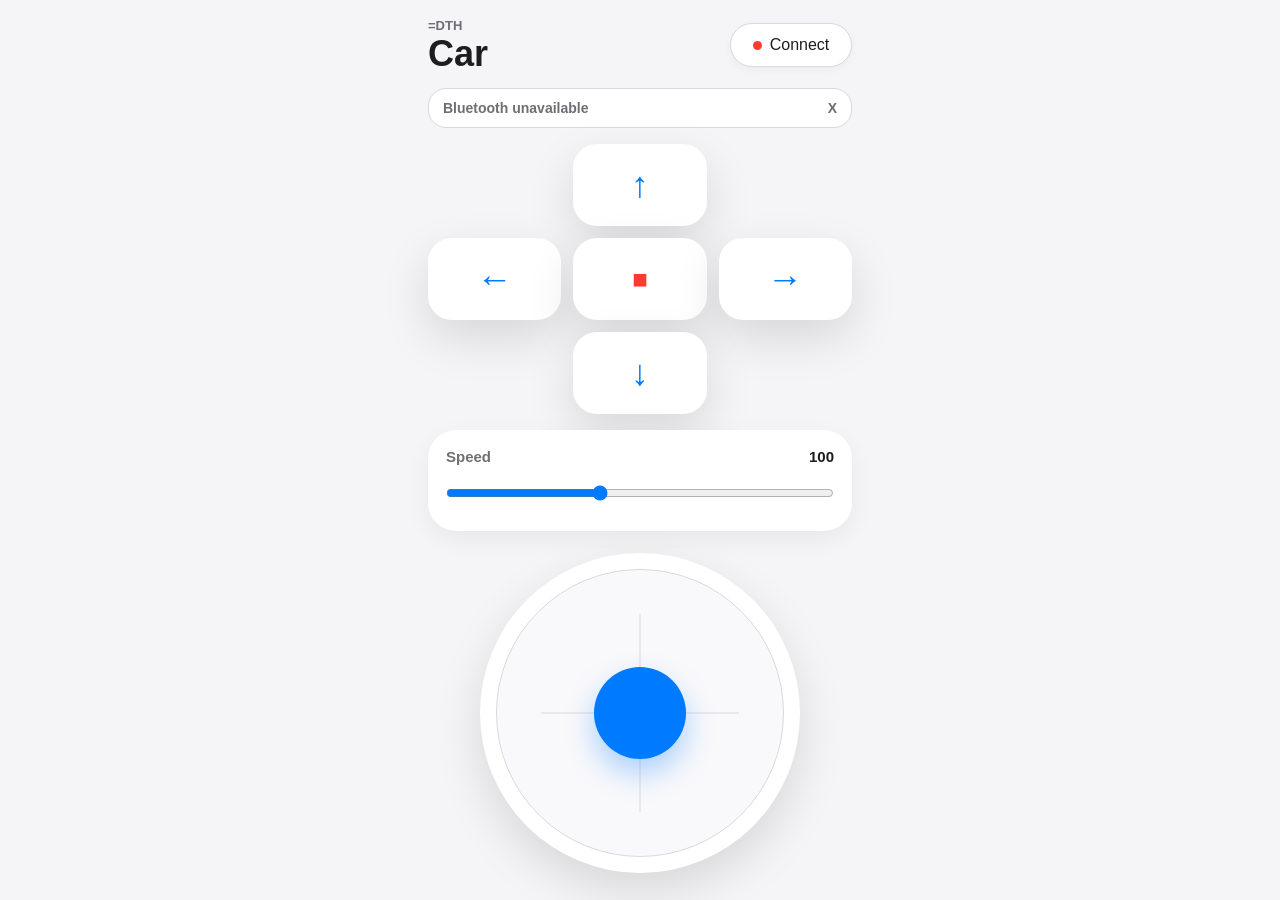
==== index.html @ cdcde0a0 "Deploy bluetooth car controller" ====
<!doctype html>
<html lang="zh-CN">
  <head>
    <meta charset="utf-8">
    <meta name="viewport" content="width=device-width, initial-scale=1, viewport-fit=cover">
    <meta name="theme-color" content="#f5f5f7">
    <meta name="apple-mobile-web-app-capable" content="yes">
    <meta name="apple-mobile-web-app-title" content="DTH Car">
    <title>DTH Car</title>
    <link rel="stylesheet" href="styles.css">
  </head>
  <body>
    <main class="app-shell">
      <header class="top-bar">
        <div>
          <p class="eyebrow">=DTH</p>
          <h1>Car</h1>
        </div>
        <button class="connect-button" id="connectButton" type="button">
          <span class="status-dot" id="statusDot"></span>
          <span id="connectLabel">Connect</span>
        </button>
      </header>

      <section class="status-strip" aria-live="polite">
        <span id="connectionStatus">Offline</span>
        <span id="lastCommand">X</span>
      </section>

      <section class="control-grid" aria-label="Direction controls">
        <span></span>
        <button class="control-button" data-command="W" aria-label="Forward" type="button">↑</button>
        <span></span>
        <button class="control-button" data-command="A" aria-label="Left" type="button">←</button>
        <button class="control-button stop-button" data-command="X" aria-label="Stop" type="button">■</button>
        <button class="control-button" data-command="D" aria-label="Right" type="button">→</button>
        <span></span>
        <button class="control-button" data-command="S" aria-label="Backward" type="button">↓</button>
        <span></span>
      </section>

      <section class="speed-panel" aria-label="Speed">
        <div class="panel-label">
          <span>Speed</span>
          <output id="speedValue">100</output>
        </div>
        <input id="speedSlider" type="range" min="0" max="255" value="100" step="1">
      </section>

      <section class="joystick-panel" aria-label="Joystick">
        <div class="joystick" id="joystick">
          <div class="joystick-cross horizontal"></div>
          <div class="joystick-cross vertical"></div>
          <div class="joystick-knob" id="joystickKnob"></div>
        </div>
      </section>
    </main>

    <script src="app.js"></script>
  </body>
</html>
---- styles.css ----
:root {
  color-scheme: light;
  --bg: #f5f5f7;
  --surface: #ffffff;
  --surface-strong: #f9f9fb;
  --line: #d8d8de;
  --text: #1d1d1f;
  --muted: #6e6e73;
  --blue: #007aff;
  --green: #34c759;
  --red: #ff3b30;
  --shadow: 0 18px 48px rgba(0, 0, 0, 0.12);
}

* {
  box-sizing: border-box;
}

html,
body {
  min-height: 100%;
}

body {
  margin: 0;
  background: var(--bg);
  color: var(--text);
  font-family: -apple-system, BlinkMacSystemFont, "SF Pro Display", "SF Pro Text", "Helvetica Neue", Arial, sans-serif;
  letter-spacing: 0;
  -webkit-font-smoothing: antialiased;
  touch-action: manipulation;
  user-select: none;
}

button,
input {
  font: inherit;
}

.app-shell {
  width: min(100%, 460px);
  min-height: 100dvh;
  margin: 0 auto;
  padding: calc(18px + env(safe-area-inset-top)) 18px calc(22px + env(safe-area-inset-bottom));
  display: grid;
  grid-template-rows: auto auto auto auto 1fr;
  gap: 16px;
}

.top-bar {
  display: flex;
  align-items: center;
  justify-content: space-between;
  gap: 16px;
}

.eyebrow {
  margin: 0 0 3px;
  color: var(--muted);
  font-size: 13px;
  font-weight: 600;
}

h1 {
  margin: 0;
  font-size: 36px;
  line-height: 1;
  font-weight: 700;
}

.connect-button {
  min-width: 122px;
  height: 44px;
  border: 1px solid var(--line);
  border-radius: 999px;
  background: var(--surface);
  color: var(--text);
  display: inline-flex;
  align-items: center;
  justify-content: center;
  gap: 8px;
  cursor: pointer;
  box-shadow: 0 3px 10px rgba(0, 0, 0, 0.04);
}

.connect-button:active,
.control-button:active {
  transform: scale(0.97);
}

.status-dot {
  width: 9px;
  height: 9px;
  border-radius: 50%;
  background: var(--red);
}

.status-dot.connected {
  background: var(--green);
}

.status-strip {
  min-height: 40px;
  border: 1px solid var(--line);
  border-radius: 18px;
  background: var(--surface);
  padding: 0 14px;
  display: flex;
  align-items: center;
  justify-content: space-between;
  color: var(--muted);
  font-size: 14px;
  font-weight: 600;
}

.control-grid {
  display: grid;
  grid-template-columns: repeat(3, minmax(82px, 1fr));
  grid-template-rows: repeat(3, 82px);
  gap: 12px;
}

.control-button {
  border: 0;
  border-radius: 24px;
  background: var(--surface);
  color: var(--blue);
  font-size: 36px;
  line-height: 1;
  font-weight: 600;
  box-shadow: var(--shadow);
  cursor: pointer;
  transition: transform 120ms ease, background-color 120ms ease;
}

.stop-button {
  color: var(--red);
  font-size: 26px;
}

.speed-panel {
  border-radius: 28px;
  background: var(--surface);
  padding: 18px 18px 20px;
  box-shadow: 0 8px 24px rgba(0, 0, 0, 0.06);
}

.panel-label {
  display: flex;
  align-items: center;
  justify-content: space-between;
  margin-bottom: 14px;
  color: var(--muted);
  font-size: 15px;
  font-weight: 700;
}

#speedValue {
  min-width: 42px;
  color: var(--text);
  text-align: right;
}

input[type="range"] {
  width: 100%;
  height: 28px;
  margin: 0;
  accent-color: var(--blue);
}

.joystick-panel {
  display: grid;
  place-items: center;
  min-height: 260px;
}

.joystick {
  width: min(76vw, 320px);
  aspect-ratio: 1;
  border-radius: 50%;
  background: var(--surface);
  position: relative;
  box-shadow: var(--shadow);
  overflow: hidden;
  touch-action: none;
}

.joystick::before {
  content: "";
  position: absolute;
  inset: 16px;
  border-radius: 50%;
  border: 1px solid var(--line);
  background: var(--surface-strong);
}

.joystick-cross {
  position: absolute;
  left: 50%;
  top: 50%;
  background: #c7c7cc;
  transform: translate(-50%, -50%);
  opacity: 0.65;
}

.joystick-cross.horizontal {
  width: 62%;
  height: 1px;
}

.joystick-cross.vertical {
  width: 1px;
  height: 62%;
}

.joystick-knob {
  width: 92px;
  aspect-ratio: 1;
  border-radius: 50%;
  position: absolute;
  left: 50%;
  top: 50%;
  transform: translate(-50%, -50%);
  background: var(--blue);
  box-shadow: 0 14px 30px rgba(0, 122, 255, 0.32);
}

@media (max-width: 360px) {
  .app-shell {
    padding-inline: 14px;
    gap: 12px;
  }

  .control-grid {
    grid-template-rows: repeat(3, 74px);
    gap: 10px;
  }

  .control-button {
    border-radius: 22px;
  }
}
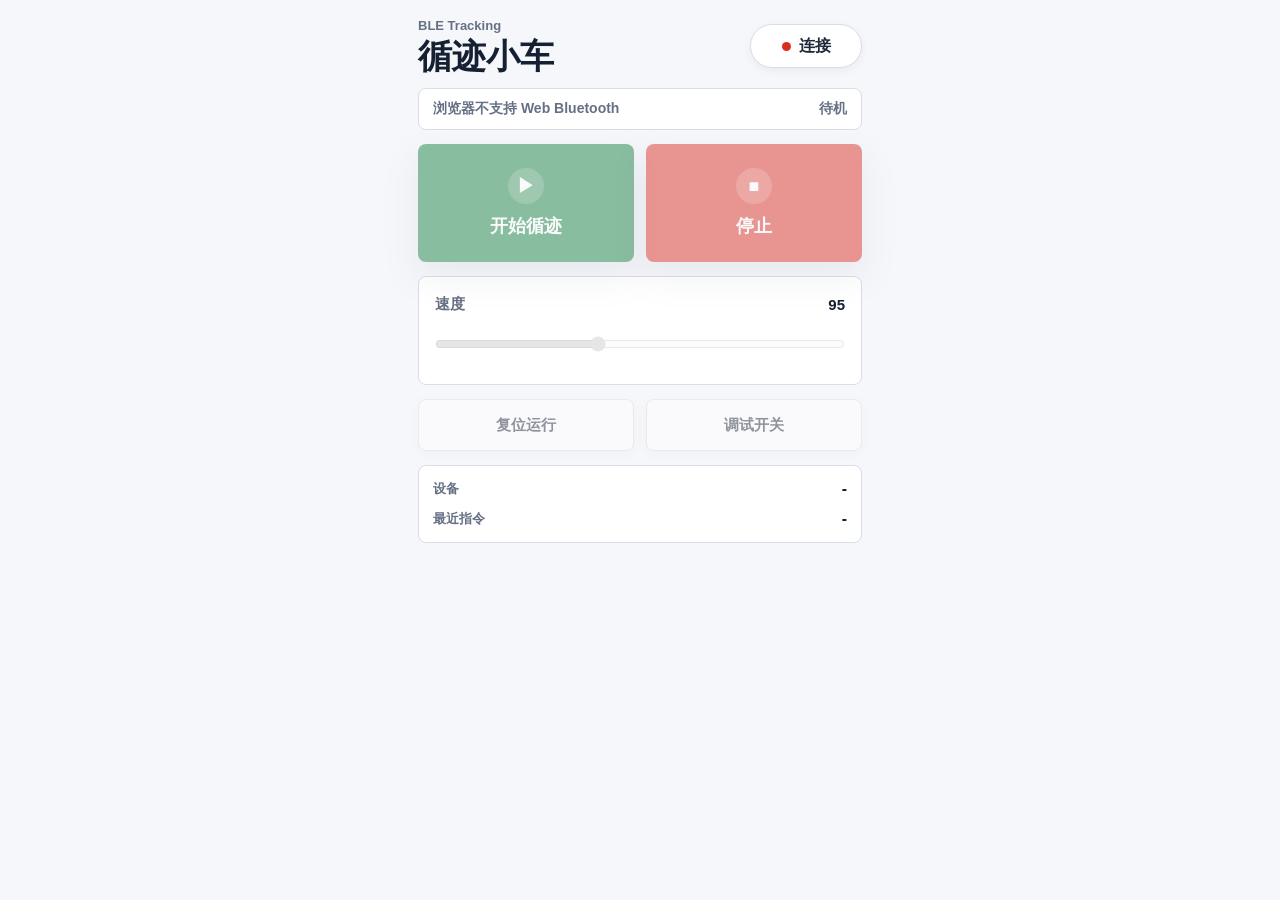
==== commit df768a0b: "Add tracking car web controller" ====
--- a/index.html
+++ b/index.html
@@ -3,59 +3,66 @@
   <head>
     <meta charset="utf-8">
     <meta name="viewport" content="width=device-width, initial-scale=1, viewport-fit=cover">
-    <meta name="theme-color" content="#f5f5f7">
+    <meta name="theme-color" content="#f6f7fb">
     <meta name="apple-mobile-web-app-capable" content="yes">
-    <meta name="apple-mobile-web-app-title" content="DTH Car">
-    <title>DTH Car</title>
+    <meta name="apple-mobile-web-app-title" content="Tracking Car">
+    <title>Tracking Car</title>
     <link rel="stylesheet" href="styles.css">
   </head>
   <body>
     <main class="app-shell">
       <header class="top-bar">
         <div>
-          <p class="eyebrow">=DTH</p>
-          <h1>Car</h1>
+          <p class="eyebrow">BLE Tracking</p>
+          <h1>循迹小车</h1>
         </div>
         <button class="connect-button" id="connectButton" type="button">
           <span class="status-dot" id="statusDot"></span>
-          <span id="connectLabel">Connect</span>
+          <span id="connectLabel">连接</span>
         </button>
       </header>
 
       <section class="status-strip" aria-live="polite">
-        <span id="connectionStatus">Offline</span>
-        <span id="lastCommand">X</span>
+        <span id="connectionStatus">未连接</span>
+        <span id="lastCommand">待机</span>
       </section>
 
-      <section class="control-grid" aria-label="Direction controls">
-        <span></span>
-        <button class="control-button" data-command="W" aria-label="Forward" type="button">↑</button>
-        <span></span>
-        <button class="control-button" data-command="A" aria-label="Left" type="button">←</button>
-        <button class="control-button stop-button" data-command="X" aria-label="Stop" type="button">■</button>
-        <button class="control-button" data-command="D" aria-label="Right" type="button">→</button>
-        <span></span>
-        <button class="control-button" data-command="S" aria-label="Backward" type="button">↓</button>
-        <span></span>
+      <section class="run-panel" aria-label="Run controls">
+        <button class="primary-button start-button" id="startButton" type="button" disabled>
+          <span class="button-icon">▶</span>
+          <span>开始循迹</span>
+        </button>
+        <button class="primary-button stop-button" id="stopButton" type="button" disabled>
+          <span class="button-icon">■</span>
+          <span>停止</span>
+        </button>
       </section>
 
       <section class="speed-panel" aria-label="Speed">
         <div class="panel-label">
-          <span>Speed</span>
-          <output id="speedValue">100</output>
+          <span>速度</span>
+          <output id="speedValue">95</output>
         </div>
-        <input id="speedSlider" type="range" min="0" max="255" value="100" step="1">
+        <input id="speedSlider" type="range" min="40" max="180" value="95" step="1" disabled>
       </section>
 
-      <section class="joystick-panel" aria-label="Joystick">
-        <div class="joystick" id="joystick">
-          <div class="joystick-cross horizontal"></div>
-          <div class="joystick-cross vertical"></div>
-          <div class="joystick-knob" id="joystickKnob"></div>
+      <section class="tools-panel" aria-label="Tools">
+        <button class="tool-button" id="resetButton" type="button" disabled>复位运行</button>
+        <button class="tool-button" id="debugButton" type="button" disabled>调试开关</button>
+      </section>
+
+      <section class="telemetry-panel" aria-live="polite">
+        <div>
+          <span class="telemetry-label">设备</span>
+          <strong id="deviceName">-</strong>
+        </div>
+        <div>
+          <span class="telemetry-label">最近指令</span>
+          <strong id="commandEcho">-</strong>
         </div>
       </section>
     </main>
 
-    <script src="app.js"></script>
+    <script src="app.js?v=tracking-1"></script>
   </body>
 </html>
--- a/styles.css
+++ b/styles.css
@@ -1,15 +1,16 @@
 :root {
   color-scheme: light;
-  --bg: #f5f5f7;
+  --bg: #f6f7fb;
   --surface: #ffffff;
-  --surface-strong: #f9f9fb;
-  --line: #d8d8de;
-  --text: #1d1d1f;
-  --muted: #6e6e73;
-  --blue: #007aff;
-  --green: #34c759;
-  --red: #ff3b30;
-  --shadow: 0 18px 48px rgba(0, 0, 0, 0.12);
+  --surface-soft: #edf1f7;
+  --line: #d8dde8;
+  --text: #162033;
+  --muted: #667085;
+  --blue: #1769e0;
+  --green: #15803d;
+  --red: #d92d20;
+  --ink: #202939;
+  --shadow: 0 14px 36px rgba(16, 24, 40, 0.12);
 }
 
 * {
@@ -37,55 +38,64 @@
   font: inherit;
 }
 
+button {
+  cursor: pointer;
+}
+
+button:disabled,
+input:disabled {
+  cursor: not-allowed;
+  opacity: 0.48;
+}
+
 .app-shell {
-  width: min(100%, 460px);
+  width: min(100%, 480px);
   min-height: 100dvh;
   margin: 0 auto;
   padding: calc(18px + env(safe-area-inset-top)) 18px calc(22px + env(safe-area-inset-bottom));
   display: grid;
-  grid-template-rows: auto auto auto auto 1fr;
+  grid-template-rows: auto auto auto auto auto 1fr;
+  gap: 14px;
+}
+
+.top-bar {
+  display: flex;
+  align-items: center;
+  justify-content: space-between;
   gap: 16px;
 }
 
-.top-bar {
-  display: flex;
-  align-items: center;
-  justify-content: space-between;
-  gap: 16px;
-}
-
 .eyebrow {
-  margin: 0 0 3px;
+  margin: 0 0 5px;
   color: var(--muted);
   font-size: 13px;
-  font-weight: 600;
+  font-weight: 700;
 }
 
 h1 {
   margin: 0;
-  font-size: 36px;
-  line-height: 1;
-  font-weight: 700;
+  font-size: 34px;
+  line-height: 1.06;
+  font-weight: 750;
+}
+
+.connect-button,
+.tool-button {
+  border: 1px solid var(--line);
+  background: var(--surface);
+  color: var(--ink);
+  box-shadow: 0 3px 10px rgba(16, 24, 40, 0.05);
 }
 
 .connect-button {
-  min-width: 122px;
+  min-width: 112px;
   height: 44px;
-  border: 1px solid var(--line);
   border-radius: 999px;
-  background: var(--surface);
-  color: var(--text);
   display: inline-flex;
   align-items: center;
   justify-content: center;
   gap: 8px;
-  cursor: pointer;
-  box-shadow: 0 3px 10px rgba(0, 0, 0, 0.04);
-}
-
-.connect-button:active,
-.control-button:active {
-  transform: scale(0.97);
+  font-weight: 700;
 }
 
 .status-dot {
@@ -97,52 +107,76 @@
 
 .status-dot.connected {
   background: var(--green);
+  box-shadow: 0 0 0 5px rgba(21, 128, 61, 0.12);
+}
+
+.status-strip,
+.speed-panel,
+.telemetry-panel {
+  border: 1px solid var(--line);
+  border-radius: 8px;
+  background: var(--surface);
 }
 
 .status-strip {
-  min-height: 40px;
-  border: 1px solid var(--line);
-  border-radius: 18px;
-  background: var(--surface);
+  min-height: 42px;
   padding: 0 14px;
   display: flex;
   align-items: center;
   justify-content: space-between;
+  gap: 12px;
   color: var(--muted);
   font-size: 14px;
-  font-weight: 600;
-}
-
-.control-grid {
-  display: grid;
-  grid-template-columns: repeat(3, minmax(82px, 1fr));
-  grid-template-rows: repeat(3, 82px);
-  gap: 12px;
-}
-
-.control-button {
+  font-weight: 700;
+}
+
+.run-panel {
+  display: grid;
+  grid-template-columns: 1fr 1fr;
+  gap: 12px;
+}
+
+.primary-button {
+  min-height: 118px;
   border: 0;
-  border-radius: 24px;
-  background: var(--surface);
-  color: var(--blue);
-  font-size: 36px;
+  border-radius: 8px;
+  color: #ffffff;
+  display: grid;
+  place-items: center;
+  align-content: center;
+  gap: 10px;
+  font-size: 18px;
+  font-weight: 760;
+  box-shadow: var(--shadow);
+}
+
+.primary-button:active,
+.connect-button:active,
+.tool-button:active {
+  transform: scale(0.98);
+}
+
+.start-button {
+  background: var(--green);
+}
+
+.stop-button {
+  background: var(--red);
+}
+
+.button-icon {
+  display: grid;
+  place-items: center;
+  width: 36px;
+  height: 36px;
+  border-radius: 50%;
+  background: rgba(255, 255, 255, 0.18);
+  font-size: 18px;
   line-height: 1;
-  font-weight: 600;
-  box-shadow: var(--shadow);
-  cursor: pointer;
-  transition: transform 120ms ease, background-color 120ms ease;
-}
-
-.stop-button {
-  color: var(--red);
-  font-size: 26px;
 }
 
 .speed-panel {
-  border-radius: 28px;
-  background: var(--surface);
-  padding: 18px 18px 20px;
-  box-shadow: 0 8px 24px rgba(0, 0, 0, 0.06);
+  padding: 18px 16px 20px;
 }
 
 .panel-label {
@@ -152,91 +186,75 @@
   margin-bottom: 14px;
   color: var(--muted);
   font-size: 15px;
-  font-weight: 700;
+  font-weight: 760;
 }
 
 #speedValue {
-  min-width: 42px;
+  min-width: 44px;
   color: var(--text);
   text-align: right;
 }
 
 input[type="range"] {
   width: 100%;
-  height: 28px;
+  height: 32px;
   margin: 0;
   accent-color: var(--blue);
 }
 
-.joystick-panel {
-  display: grid;
-  place-items: center;
-  min-height: 260px;
-}
-
-.joystick {
-  width: min(76vw, 320px);
-  aspect-ratio: 1;
-  border-radius: 50%;
-  background: var(--surface);
-  position: relative;
-  box-shadow: var(--shadow);
+.tools-panel {
+  display: grid;
+  grid-template-columns: 1fr 1fr;
+  gap: 12px;
+}
+
+.tool-button {
+  min-height: 52px;
+  border-radius: 8px;
+  font-size: 15px;
+  font-weight: 730;
+}
+
+.telemetry-panel {
+  padding: 14px;
+  display: grid;
+  gap: 12px;
+  align-self: start;
+}
+
+.telemetry-panel div {
+  display: flex;
+  align-items: center;
+  justify-content: space-between;
+  gap: 12px;
+}
+
+.telemetry-label {
+  color: var(--muted);
+  font-size: 13px;
+  font-weight: 700;
+}
+
+.telemetry-panel strong {
+  max-width: 58%;
   overflow: hidden;
-  touch-action: none;
-}
-
-.joystick::before {
-  content: "";
-  position: absolute;
-  inset: 16px;
-  border-radius: 50%;
-  border: 1px solid var(--line);
-  background: var(--surface-strong);
-}
-
-.joystick-cross {
-  position: absolute;
-  left: 50%;
-  top: 50%;
-  background: #c7c7cc;
-  transform: translate(-50%, -50%);
-  opacity: 0.65;
-}
-
-.joystick-cross.horizontal {
-  width: 62%;
-  height: 1px;
-}
-
-.joystick-cross.vertical {
-  width: 1px;
-  height: 62%;
-}
-
-.joystick-knob {
-  width: 92px;
-  aspect-ratio: 1;
-  border-radius: 50%;
-  position: absolute;
-  left: 50%;
-  top: 50%;
-  transform: translate(-50%, -50%);
-  background: var(--blue);
-  box-shadow: 0 14px 30px rgba(0, 122, 255, 0.32);
+  color: var(--text);
+  text-align: right;
+  text-overflow: ellipsis;
+  white-space: nowrap;
 }
 
 @media (max-width: 360px) {
   .app-shell {
     padding-inline: 14px;
-    gap: 12px;
   }
 
-  .control-grid {
-    grid-template-rows: repeat(3, 74px);
-    gap: 10px;
+  h1 {
+    font-size: 30px;
   }
 
-  .control-button {
-    border-radius: 22px;
+  .primary-button {
+    min-height: 104px;
+    font-size: 16px;
   }
 }
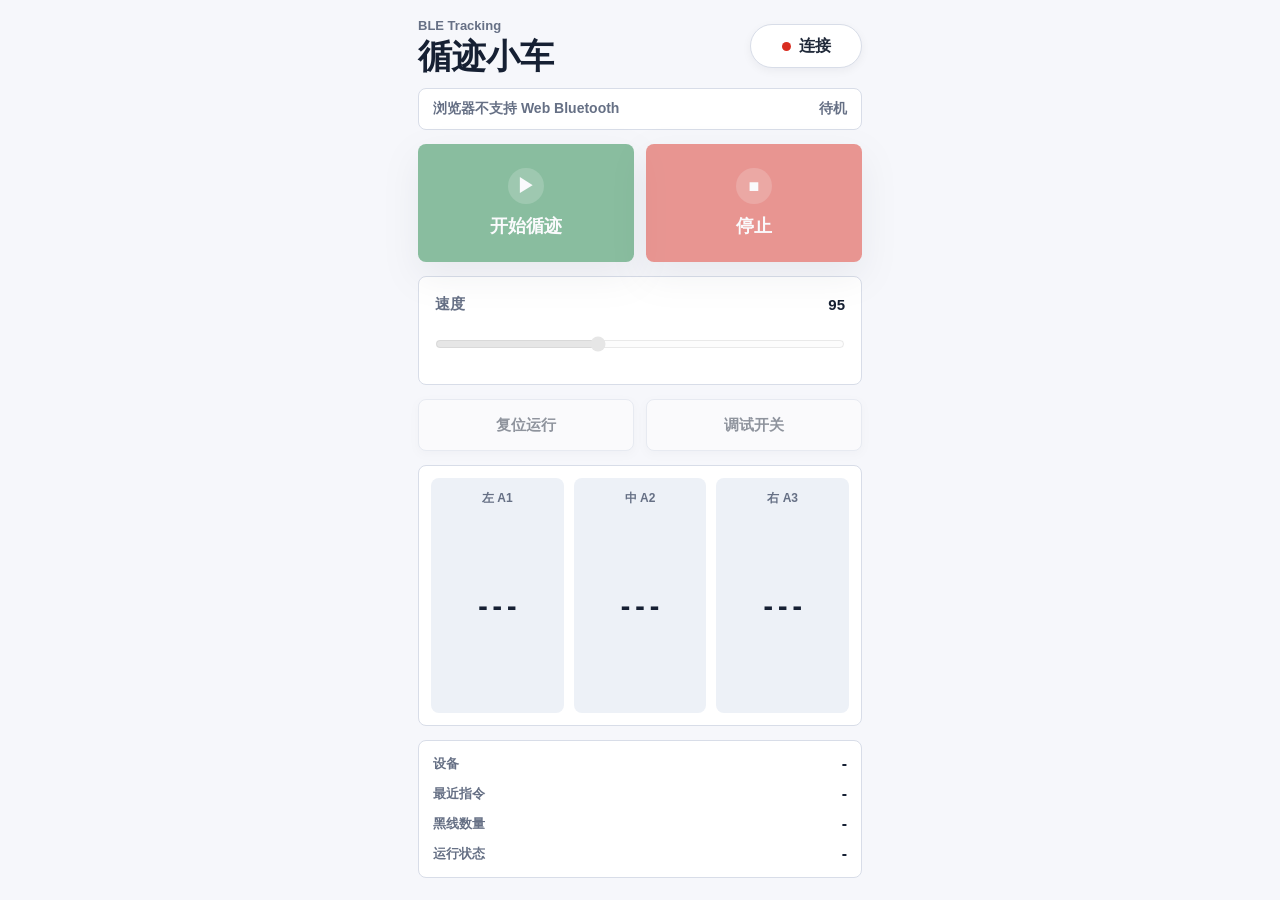
==== commit bc07c804: "Show tracking sensor telemetry" ====
--- a/index.html
+++ b/index.html
@@ -51,6 +51,21 @@
         <button class="tool-button" id="debugButton" type="button" disabled>调试开关</button>
       </section>
 
+      <section class="sensor-panel" aria-label="Tracking sensors">
+        <div class="sensor-card">
+          <span class="sensor-label">左 A1</span>
+          <strong id="leftSensor">---</strong>
+        </div>
+        <div class="sensor-card">
+          <span class="sensor-label">中 A2</span>
+          <strong id="centerSensor">---</strong>
+        </div>
+        <div class="sensor-card">
+          <span class="sensor-label">右 A3</span>
+          <strong id="rightSensor">---</strong>
+        </div>
+      </section>
+
       <section class="telemetry-panel" aria-live="polite">
         <div>
           <span class="telemetry-label">设备</span>
@@ -60,9 +75,17 @@
           <span class="telemetry-label">最近指令</span>
           <strong id="commandEcho">-</strong>
         </div>
+        <div>
+          <span class="telemetry-label">黑线数量</span>
+          <strong id="activeCount">-</strong>
+        </div>
+        <div>
+          <span class="telemetry-label">运行状态</span>
+          <strong id="runState">-</strong>
+        </div>
       </section>
     </main>
 
-    <script src="app.js?v=tracking-1"></script>
+    <script src="app.js?v=tracking-telemetry-1"></script>
   </body>
 </html>
--- a/styles.css
+++ b/styles.css
@@ -112,6 +112,7 @@
 
 .status-strip,
 .speed-panel,
+.sensor-panel,
 .telemetry-panel {
   border: 1px solid var(--line);
   border-radius: 8px;
@@ -215,6 +216,36 @@
   font-weight: 730;
 }
 
+.sensor-panel {
+  padding: 12px;
+  display: grid;
+  grid-template-columns: repeat(3, 1fr);
+  gap: 10px;
+}
+
+.sensor-card {
+  min-width: 0;
+  border-radius: 8px;
+  background: var(--surface-soft);
+  padding: 12px 8px;
+  display: grid;
+  gap: 6px;
+  text-align: center;
+}
+
+.sensor-label {
+  color: var(--muted);
+  font-size: 12px;
+  font-weight: 760;
+}
+
+.sensor-card strong {
+  color: var(--text);
+  font-family: ui-monospace, SFMono-Regular, Menlo, Consolas, monospace;
+  font-size: 24px;
+  line-height: 1.1;
+}
+
 .telemetry-panel {
   padding: 14px;
   display: grid;
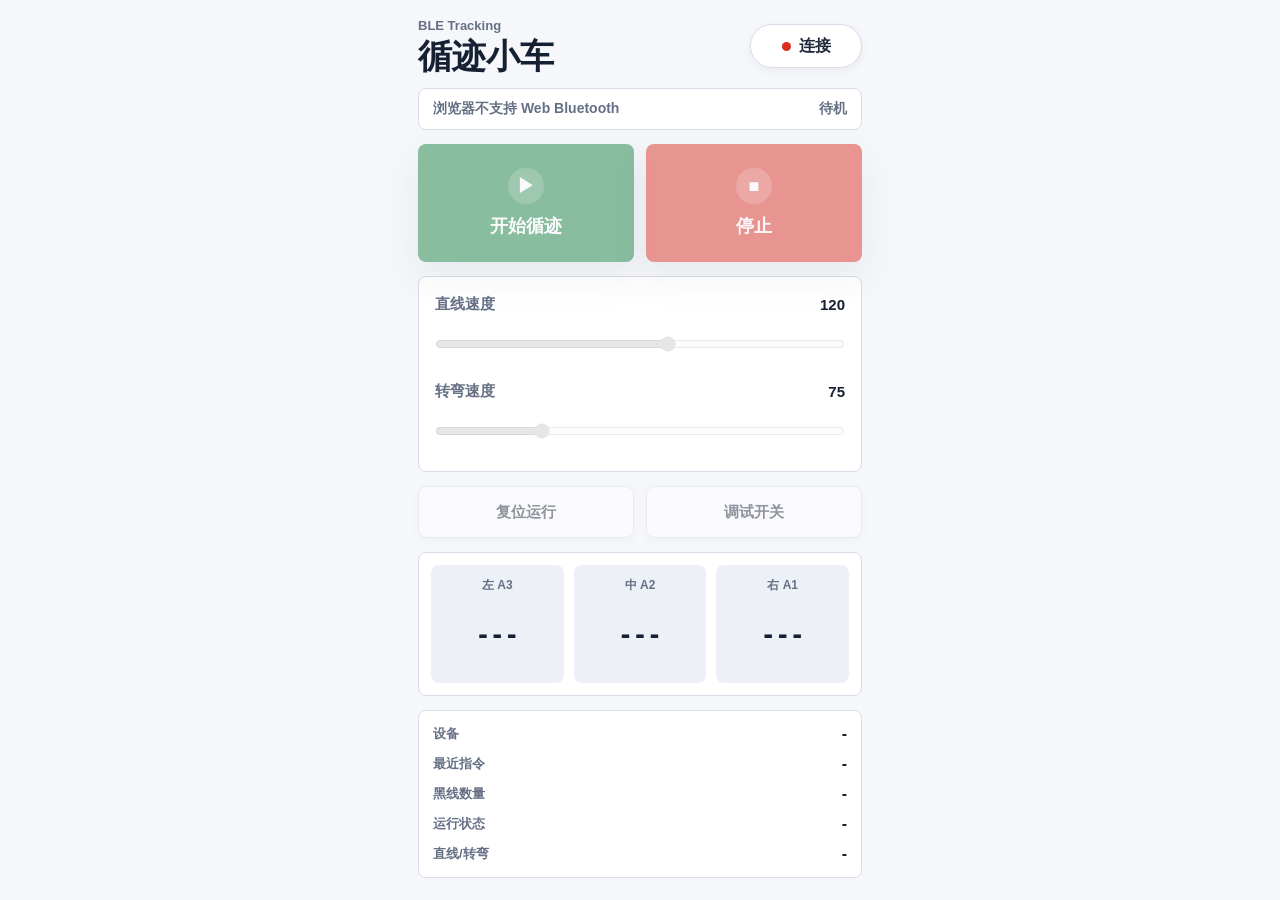
==== commit 59265546: "Add straight and turn speed controls" ====
--- a/index.html
+++ b/index.html
@@ -40,10 +40,15 @@
 
       <section class="speed-panel" aria-label="Speed">
         <div class="panel-label">
-          <span>速度</span>
-          <output id="speedValue">95</output>
+          <span>直线速度</span>
+          <output class="speed-output" id="straightSpeedValue">120</output>
         </div>
-        <input id="speedSlider" type="range" min="40" max="180" value="95" step="1" disabled>
+        <input id="straightSpeedSlider" type="range" min="40" max="180" value="120" step="1" disabled>
+        <div class="panel-label secondary-label">
+          <span>转弯速度</span>
+          <output class="speed-output" id="turnSpeedValue">75</output>
+        </div>
+        <input id="turnSpeedSlider" type="range" min="40" max="180" value="75" step="1" disabled>
       </section>
 
       <section class="tools-panel" aria-label="Tools">
@@ -53,7 +58,7 @@
 
       <section class="sensor-panel" aria-label="Tracking sensors">
         <div class="sensor-card">
-          <span class="sensor-label">左 A1</span>
+          <span class="sensor-label">左 A3</span>
           <strong id="leftSensor">---</strong>
         </div>
         <div class="sensor-card">
@@ -61,7 +66,7 @@
           <strong id="centerSensor">---</strong>
         </div>
         <div class="sensor-card">
-          <span class="sensor-label">右 A3</span>
+          <span class="sensor-label">右 A1</span>
           <strong id="rightSensor">---</strong>
         </div>
       </section>
@@ -83,9 +88,13 @@
           <span class="telemetry-label">运行状态</span>
           <strong id="runState">-</strong>
         </div>
+        <div>
+          <span class="telemetry-label">直线/转弯</span>
+          <strong id="speedEcho">-</strong>
+        </div>
       </section>
     </main>
 
-    <script src="app.js?v=tracking-telemetry-1"></script>
+    <script src="app.js?v=dual-speed-1"></script>
   </body>
 </html>
--- a/styles.css
+++ b/styles.css
@@ -190,7 +190,11 @@
   font-weight: 760;
 }
 
-#speedValue {
+.secondary-label {
+  margin-top: 18px;
+}
+
+.speed-output {
   min-width: 44px;
   color: var(--text);
   text-align: right;
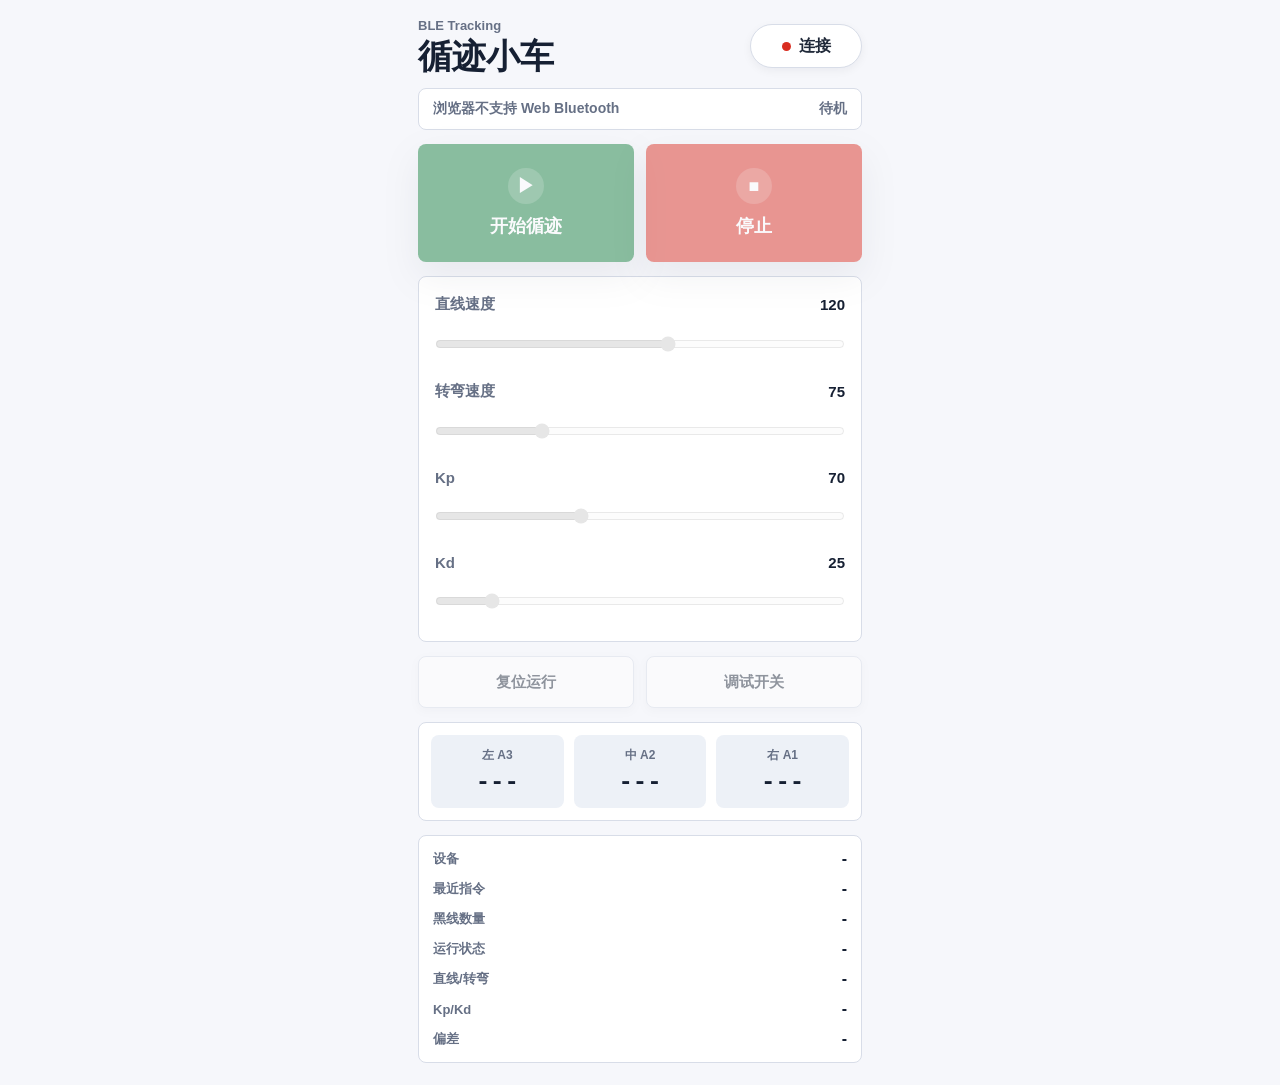
==== commit 14a5ee99: "Add PD tuning controls" ====
--- a/index.html
+++ b/index.html
@@ -49,6 +49,16 @@
           <output class="speed-output" id="turnSpeedValue">75</output>
         </div>
         <input id="turnSpeedSlider" type="range" min="40" max="180" value="75" step="1" disabled>
+        <div class="panel-label secondary-label">
+          <span>Kp</span>
+          <output class="speed-output" id="kpValue">70</output>
+        </div>
+        <input id="kpSlider" type="range" min="0" max="200" value="70" step="1" disabled>
+        <div class="panel-label secondary-label">
+          <span>Kd</span>
+          <output class="speed-output" id="kdValue">25</output>
+        </div>
+        <input id="kdSlider" type="range" min="0" max="200" value="25" step="1" disabled>
       </section>
 
       <section class="tools-panel" aria-label="Tools">
@@ -92,9 +102,17 @@
           <span class="telemetry-label">直线/转弯</span>
           <strong id="speedEcho">-</strong>
         </div>
+        <div>
+          <span class="telemetry-label">Kp/Kd</span>
+          <strong id="gainEcho">-</strong>
+        </div>
+        <div>
+          <span class="telemetry-label">偏差</span>
+          <strong id="errorEcho">-</strong>
+        </div>
       </section>
     </main>
 
-    <script src="app.js?v=dual-speed-1"></script>
+    <script src="app.js?v=pd-control-1"></script>
   </body>
 </html>
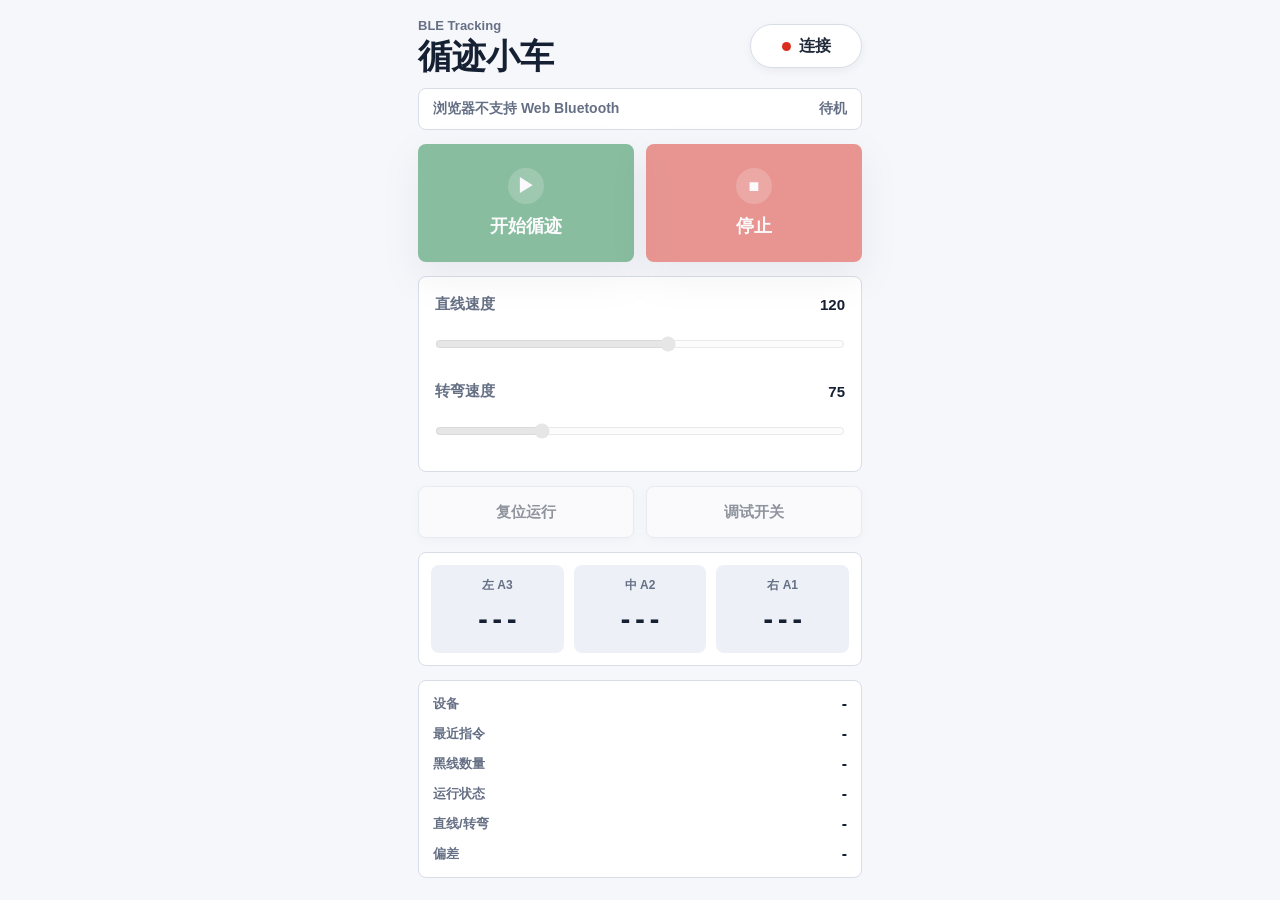
==== commit 6be987e2: "Switch tracking controller to digital sensors" ====
--- a/index.html
+++ b/index.html
@@ -49,16 +49,6 @@
           <output class="speed-output" id="turnSpeedValue">75</output>
         </div>
         <input id="turnSpeedSlider" type="range" min="40" max="180" value="75" step="1" disabled>
-        <div class="panel-label secondary-label">
-          <span>Kp</span>
-          <output class="speed-output" id="kpValue">70</output>
-        </div>
-        <input id="kpSlider" type="range" min="0" max="200" value="70" step="1" disabled>
-        <div class="panel-label secondary-label">
-          <span>Kd</span>
-          <output class="speed-output" id="kdValue">25</output>
-        </div>
-        <input id="kdSlider" type="range" min="0" max="200" value="25" step="1" disabled>
       </section>
 
       <section class="tools-panel" aria-label="Tools">
@@ -103,16 +93,12 @@
           <strong id="speedEcho">-</strong>
         </div>
         <div>
-          <span class="telemetry-label">Kp/Kd</span>
-          <strong id="gainEcho">-</strong>
-        </div>
-        <div>
           <span class="telemetry-label">偏差</span>
           <strong id="errorEcho">-</strong>
         </div>
       </section>
     </main>
 
-    <script src="app.js?v=pd-control-1"></script>
+    <script src="app.js?v=digital-d0-1"></script>
   </body>
 </html>
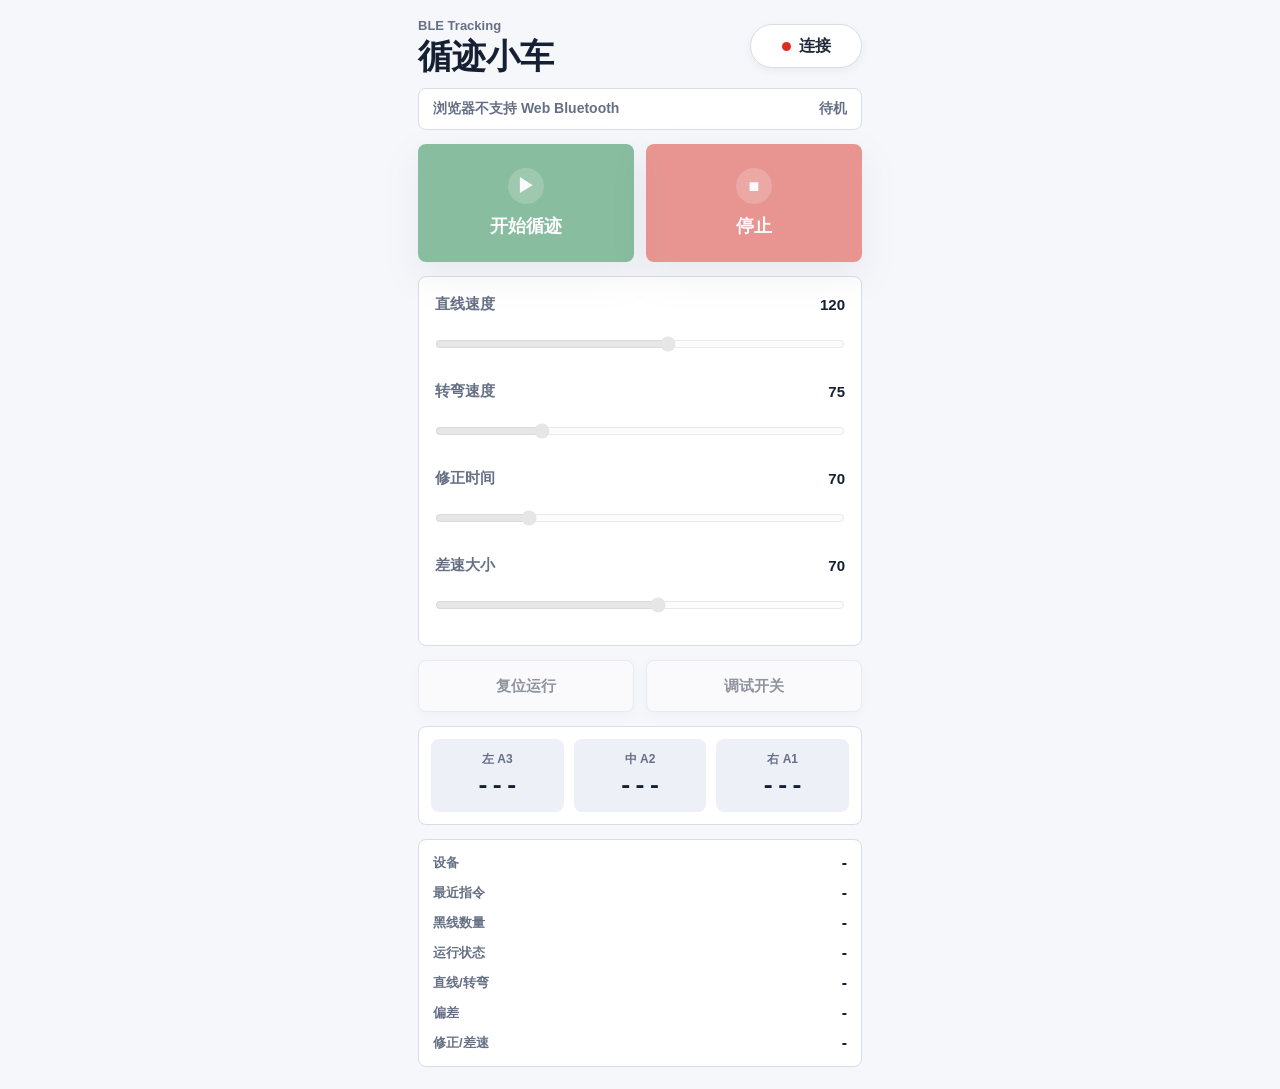
==== commit 18c8da39: "Add adjustable correction timing and differential" ====
--- a/index.html
+++ b/index.html
@@ -49,6 +49,16 @@
           <output class="speed-output" id="turnSpeedValue">75</output>
         </div>
         <input id="turnSpeedSlider" type="range" min="40" max="180" value="75" step="1" disabled>
+        <div class="panel-label secondary-label">
+          <span>修正时间</span>
+          <output class="speed-output" id="adjustMsValue">70</output>
+        </div>
+        <input id="adjustMsSlider" type="range" min="20" max="250" value="70" step="10" disabled>
+        <div class="panel-label secondary-label">
+          <span>差速大小</span>
+          <output class="speed-output" id="diffPwmValue">70</output>
+        </div>
+        <input id="diffPwmSlider" type="range" min="10" max="120" value="70" step="5" disabled>
       </section>
 
       <section class="tools-panel" aria-label="Tools">
@@ -96,9 +106,13 @@
           <span class="telemetry-label">偏差</span>
           <strong id="errorEcho">-</strong>
         </div>
+        <div>
+          <span class="telemetry-label">修正/差速</span>
+          <strong id="adjustEcho">-</strong>
+        </div>
       </section>
     </main>
 
-    <script src="app.js?v=digital-d0-1"></script>
+    <script src="app.js?v=adjust-diff-1"></script>
   </body>
 </html>
